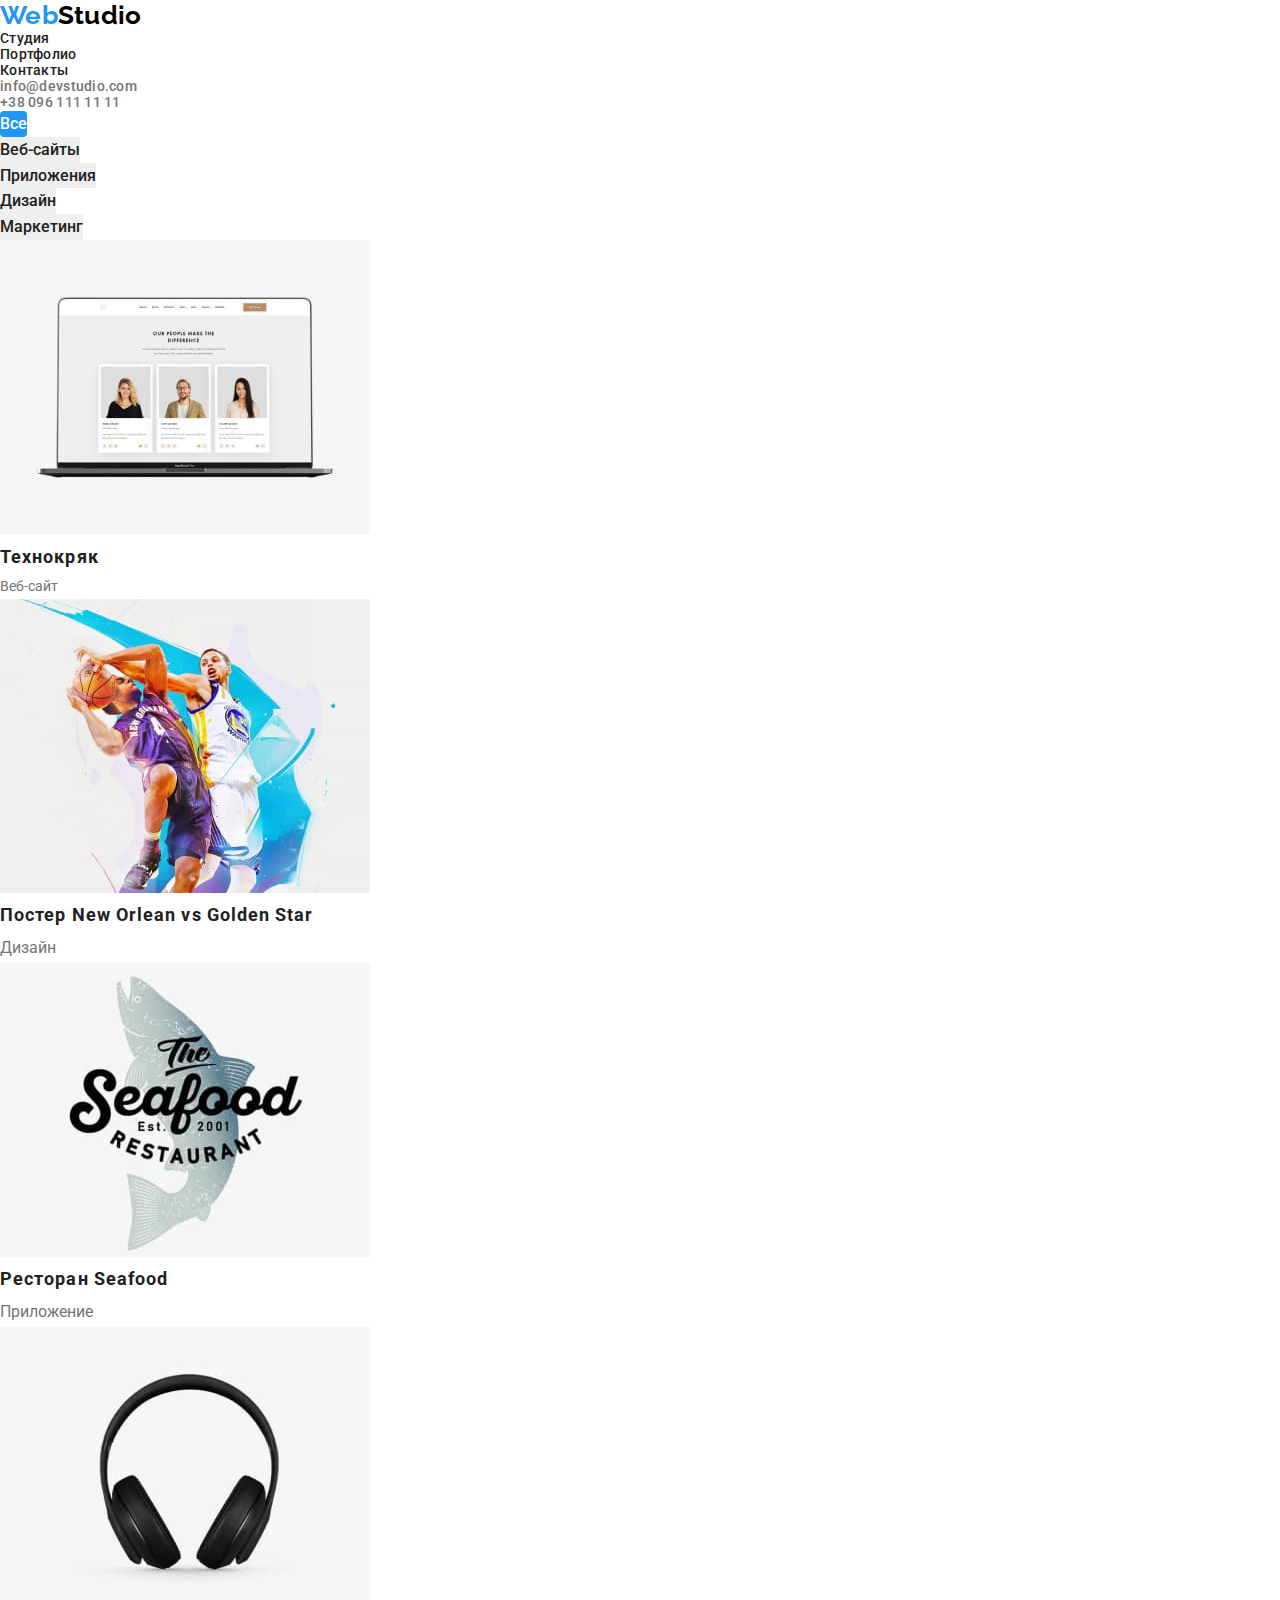
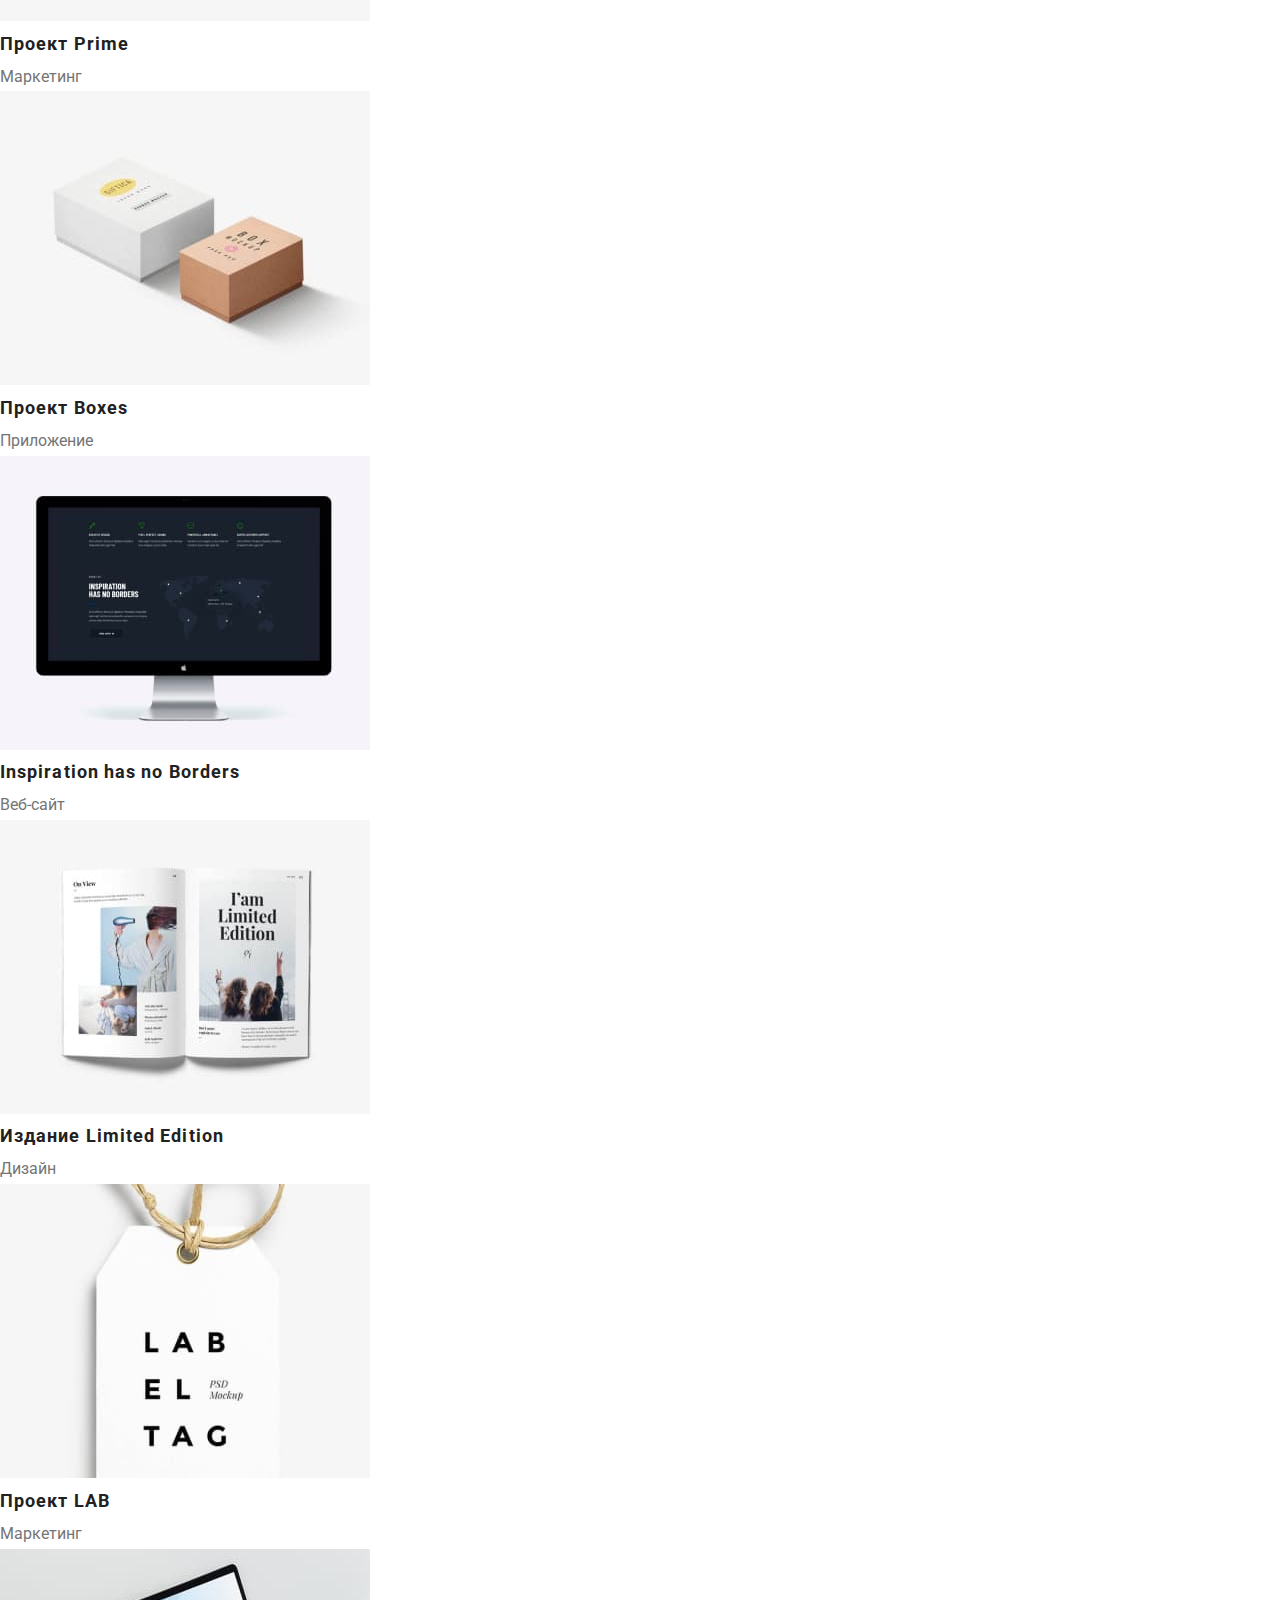
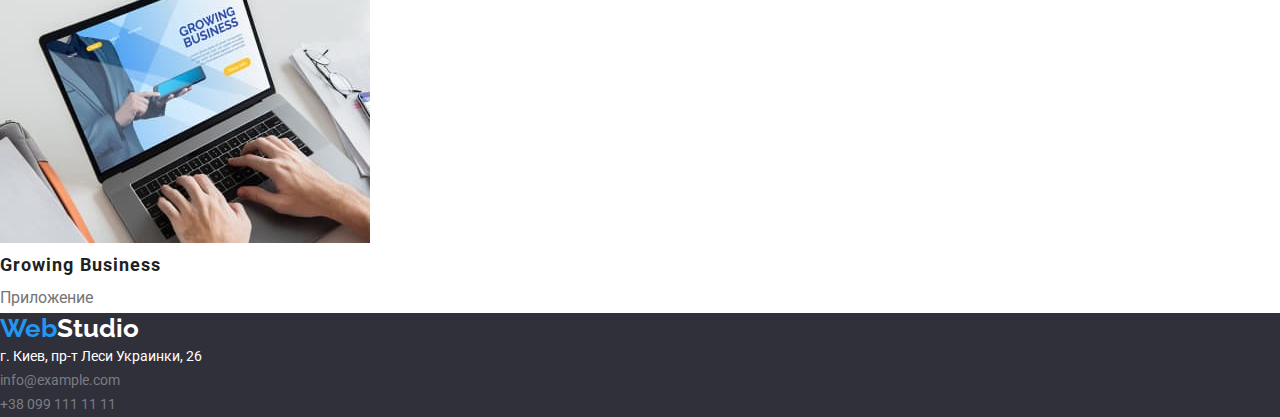
==== portfolio.html @ 407f38cd "add_normalize" ====
<!DOCTYPE html>
<html lang="ru">
<head>
    <meta charset="UTF-8">
    <meta http-equiv="X-UA-Compatible" content="IE=edge">
    <meta name="viewport" content="width=device-width, initial-scale=1.0">
    <title>Портфолио</title>
    <link rel="preconnect" href="https://fonts.gstatic.com">
    <link href="https://fonts.googleapis.com/css2?family=Raleway:wght@700&family=Roboto:wght@400;500;700;900&display=swap"
        rel="stylesheet">
    <link rel="stylesheet" href="https://cdnjs.cloudflare.com/ajax/libs/modern-normalize/1.0.0/modern-normalize.min.css">
    <link rel="stylesheet" href="./CSS/style.css">
</head>
    <body>
        <!-- шапка -->
        <header class="header">
            <nav>
                <a href="./index.html" target="_top" title="WebStudio" lang="en" class="logo link">Web<span
                        class="studio-black">Studio</span>
                </a>
                <ul class="nav-list list">
                    <li>
                        <a href="./index.html" class="link">Студия</a>
                    </li>
                    <li>
                        <a href="./portfolio.html" class="current link">Портфолио</a>
                    </li>
                    <li>
                        <a href="" class="link">Контакты</a>
                    </li>
                </ul>
            </nav>
            <ul class="contact-list list">
                <li>
                    <a href="mail:info@devstudio.com" class="link">info@devstudio.com</a>
                </li>
                <li>
                    <a href="tel:+380961111111" class="link">+38 096 111 11 11</a>
                </li>
            </ul>
        </header>
        <!-- контент -->
        <main>
            <section>
                <h1 hidden>Проекты</h1>
                <ul class="filter list">
                    <li>
                        <button class="button active" type="button">Все</button>
                    </li>
                    <li>
                        <button class="button" type="button">Веб-сайты</button>
                    </li>
                    <li>
                        <button class="button" type="button">Приложения</button>
                    </li>
                    <li>
                        <button class="button" type="button">Дизайн</button>
                    </li>
                    <li>
                        <button class="button" type="button">Маркетинг</button>
                    </li>
                </ul>
                <ul class="list">
                    <li>
                        <a class="link" href="">
                            <img src="./images/img1.jpg" alt="project1" width="370">
                            <h3 class="project">Технокряк</h3>
                            <p class="text">Веб-сайт</p>
                        </a>
                    </li>
                    <li>
                        <a class="link" href="">
                            <img src="./images/img2.jpg" alt="project2" width="370">
                            <h3 class="project">Постер New Orlean vs Golden Star</h3>
                            <p class="example">Дизайн</p>
                        </a>
                    </li>
                    <li>
                        <a class="link" href="">
                            <img src="./images/img3.jpg" alt="project3" width="370">
                            <h3 class="project">Ресторан Seafood</h3>
                            <p class="example">Приложение</p>
                        </a>
                    </li>
                    <li>
                        <a class="link" href="">
                            <img src="./images/img4.jpg" alt="project4" width="370">
                            <h3 class="project">Проект Prime</h3>
                            <p class="example">Маркетинг</p>
                        </a>
                    </li>
                    <li>
                        <a class="link" href="">
                            <img src="./images/img5.jpg" alt="project5" width="370">
                            <h3 class="project">Проект Boxes</h3>
                            <p class="example">Приложение</p>
                        </a>
                    </li>
                    <li>
                        <a class="link" href="">
                            <img src="./images/img6.jpg" alt="project6" width="370">
                            <h3 class="project">Inspiration has no Borders</h3>
                            <p class="example">Веб-сайт</p>
                        </a>
                    </li>
                    <li>
                        <a class="link" href="">
                            <img src="./images/img7.jpg" alt="project7" width="370">
                            <h3 class="project">Издание Limited Edition</h3>
                            <p class="example">Дизайн</p>
                        </a>
                    </li>
                    <li>
                        <a class="link" href="">
                            <img src="./images/img8.jpg" alt="project8" width="370">
                            <h3 class="project">Проект LAB</h3>
                            <p class="example">Маркетинг</p>
                        </a>
                    </li>
                    <li>
                        <a class="link" href="">
                            <img src="./images/img9.jpg" alt="project9" width="370">
                            <h3 class="project">Growing Business</h3>
                            <p class="example">Приложение</p>
                        </a>
                    </li>
                </ul>
            </section>
        </main>
        <!-- Подвал -->
        <footer class="footer">
            <a href="./index.html" target="_top" title="WebStudio" lang="en" class="logo link">
                Web<span class="studio-white">Studio</span>
            </a>
        
            <address class="address">
                <ul class="list">
                    <li>
                        <a class="map-link link" href="https://goo.gl/maps/obF2WdB63B89eW9X6" target="_blank"
                            rel="noopener noreferrer">
                            г. Киев, пр-т Леси Украинки, 26
                        </a>
                    </li>
                    <li>
                        <a href="mail:info@example.com" class="contact-item link">info@example.com</a>
                    </li>
                    <li>
                        <a href="tel:+380991111111" class="contact-item link">+38 099 111 11 11</a>
                    </li>
                </ul>
            </address>
        </footer>
        </body>
        
        </html>
---- CSS/style.css ----
/* VARIABLES */
:root {
    --accent-color: #2196f3;
    --white-color: #ffffff;
    --black-color: #212121;
    --grey-bg: #2f303a;
    --roboto-font: 'Roboto', sans-serif;
    --accent-font: 'Raleway', sans-serif;
    --grey: #757575;
    --letter-spacing-body: letter-spacing: 0.03em;
    --letter-spacing-accent: letter-spacing: 0.06em;
}

* {
    box-sizing: border-box;
    margin: 0;
    padding: 0;
}
/* body */
body {
    font-family: var(--roboto-font);
    font-style: normal;
    font-weight: normal;
    letter-spacing: var(--letter-spacing-body);
    color: var(--black-color);
    background-color: var(--white-color);
}

.link {
    color: inherit;
    text-decoration: none;
}

.list {
    list-style: none;
}

.current:visited {
    color: var(--accent-color);
}

/* Шапка */
.logo {
    font-family: var(--accent-font);
    font-weight: 700;
    font-size: 26px;
    line-height: 1.19;
    color: var(--accent-color);
}
.studio-black {
    color: #000000;
}

.header {
    font-weight: 500;
    font-size: 14px;
    line-height: 1.14;
    letter-spacing: 0.02em;
    color: var(--black-color);
}
.contact-list {
    color: var(--grey);
}
.nav-list .link:hover,
.nav-list .link:focus,
.contact-list .link:hover,
.contact-list .link:focus {
    color: var(--accent-color);
}
/* Контент index.html*/
.hero {
    background-color: var(--grey-bg);
    color: var(--white-color);
    letter-spacing: var(--letter-spacing-accent);
    text-align: center;
}
.hero-title {
    font-weight: 900;
    font-size: 44px;
    line-height: 1.36;
    text-transform: uppercase;
}
.btn {
    font-family: var(--roboto-font);
    font-weight: 700;
    font-size: 16px;
    line-height: 1.87;
    color: var(--white-color);
    background-color: var(--accent-color);
    align-items: center;
    border: 1px solid var(--accent-color);
    border-radius: 4px;
    width: 200px;
    height: 50px;
    cursor: pointer;
}

.feature {
    font-weight: 700;
    font-size: 14px;
    line-height: 1.14;
    text-transform: uppercase;
}
.text {
    font-size: 14px;
    line-height: 1.71;
    color: var(--grey);

}
.section {
    text-align: center;

}
.title {
    font-weight: 700;
    font-size: 36px;
    line-height: 1.16;
}
.name {
    font-weight: 500;
    font-size: 16px;
    line-height: 1.18;
}
.job {
    font-size: 16px;
    line-height: 1.18;
    color:var(--grey)
}
/* Контент portfolio.html */
.button {
    font-family: Roboto;
    font-style: normal;
    font-weight: 500;
    font-size: 16px;
    line-height: 1.62;
    color: var(--black-color);
    text-align: center;
    cursor: pointer;
    border: 0px;
}
.button:hover,
.button:focus {
    color: var(--white-color);
    background-color: var(--accent-color);
    border: 1px var(--accent-color);
    border-radius: 4px;
}
.button.active {
    color: var(--white-color);
    background-color: var(--accent-color);
    border: 1px var(--accent-color);
    border-radius: 4px;
}
.project {
    font-size: 18px;
    line-height: 2;
    letter-spacing: 0.06em;
}

.example {
    font-size: 16px;
    line-height: 1.87;
    color: var(--grey);
}

/* Подвал */

.footer {
    background-color: var(--grey-bg);
    font-size: 14px;
    line-height: 1.71;
}
.address {
    font-style: inherit;
}
.map-link,
.studio-white {
    color: var(--white-color);
}
.contact-item {
    color: #ffffff60;
}
.address .link:hover,
.address .link:focus {
    color: var(--accent-color);
}
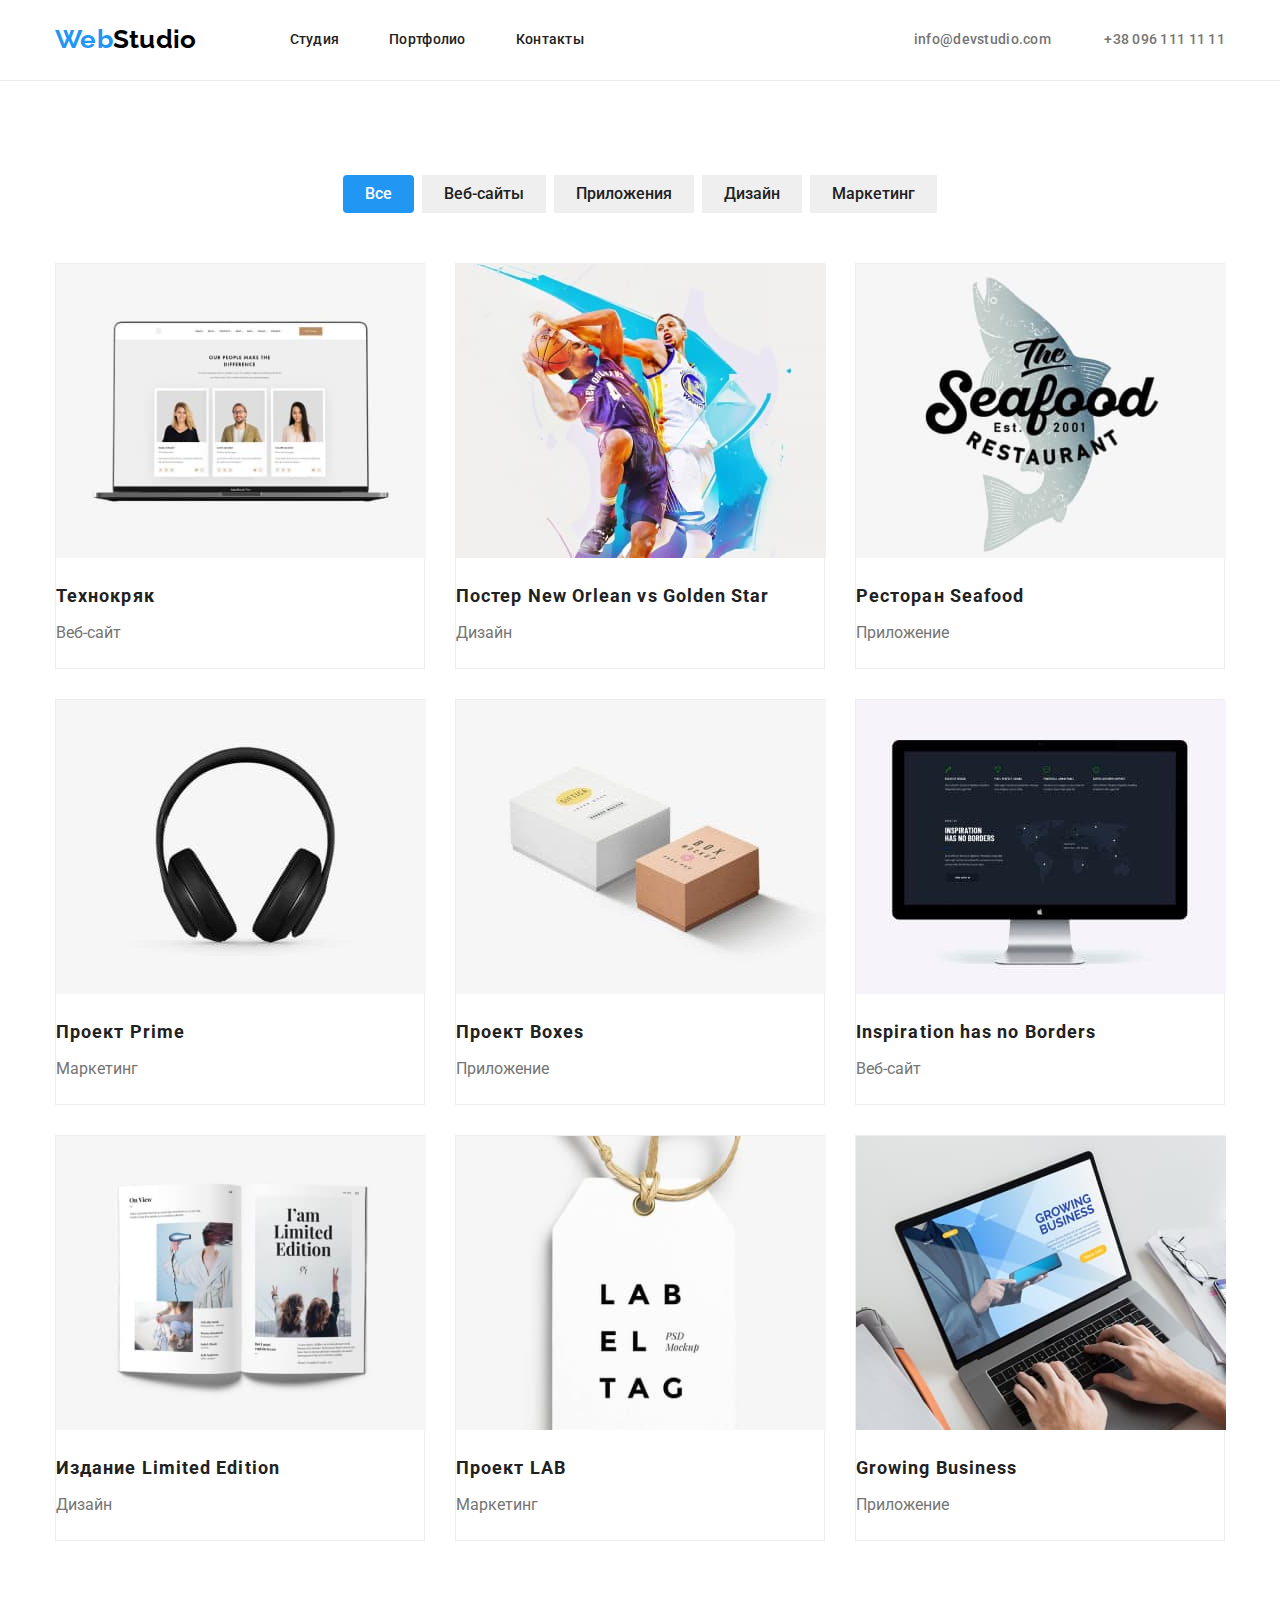
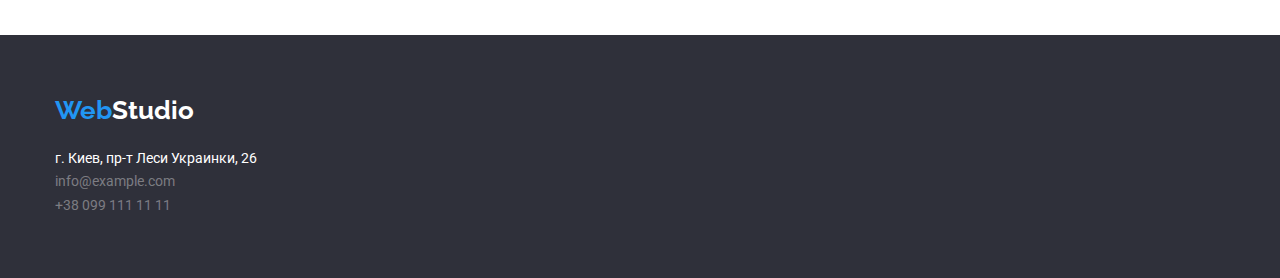
==== commit 615d19d6: "job_done" ====
--- a/portfolio.html
+++ b/portfolio.html
@@ -14,141 +14,147 @@
     <body>
         <!-- шапка -->
         <header class="header">
-            <nav>
-                <a href="./index.html" target="_top" title="WebStudio" lang="en" class="logo link">Web<span
-                        class="studio-black">Studio</span>
-                </a>
-                <ul class="nav-list list">
+            <div class="nav container">
+                <nav class="main-nav">
+                    <a href="./index.html" target="_top" title="WebStudio" lang="en" class="logo-header link">Web<span
+                            class="studio-black">Studio</span></a>
+                    <ul class="nav-list list">
+                        <li>
+                            <a href="./index.html" class="link">Студия</a>
+                        </li>
+                        <li>
+                            <a href="./portfolio.html" class="current link">Портфолио</a>
+                        </li>
+                        <li>
+                            <a href="" class="link">Контакты</a>
+                        </li>
+                    </ul>
+                </nav>
+                <ul class="contact-list list">
                     <li>
-                        <a href="./index.html" class="link">Студия</a>
+                        <a href="mail:info@devstudio.com" class="link">info@devstudio.com</a>
                     </li>
                     <li>
-                        <a href="./portfolio.html" class="current link">Портфолио</a>
-                    </li>
-                    <li>
-                        <a href="" class="link">Контакты</a>
+                        <a href="tel:+380961111111" class="link">+38 096 111 11 11</a>
                     </li>
                 </ul>
-            </nav>
-            <ul class="contact-list list">
-                <li>
-                    <a href="mail:info@devstudio.com" class="link">info@devstudio.com</a>
-                </li>
-                <li>
-                    <a href="tel:+380961111111" class="link">+38 096 111 11 11</a>
-                </li>
-            </ul>
+            </div>
         </header>
         <!-- контент -->
         <main>
+            <!-- проекты -->
             <section>
-                <h1 hidden>Проекты</h1>
-                <ul class="filter list">
-                    <li>
-                        <button class="button active" type="button">Все</button>
-                    </li>
-                    <li>
-                        <button class="button" type="button">Веб-сайты</button>
-                    </li>
-                    <li>
-                        <button class="button" type="button">Приложения</button>
-                    </li>
-                    <li>
-                        <button class="button" type="button">Дизайн</button>
-                    </li>
-                    <li>
-                        <button class="button" type="button">Маркетинг</button>
-                    </li>
-                </ul>
-                <ul class="list">
-                    <li>
-                        <a class="link" href="">
-                            <img src="./images/img1.jpg" alt="project1" width="370">
-                            <h3 class="project">Технокряк</h3>
-                            <p class="text">Веб-сайт</p>
-                        </a>
-                    </li>
-                    <li>
-                        <a class="link" href="">
-                            <img src="./images/img2.jpg" alt="project2" width="370">
-                            <h3 class="project">Постер New Orlean vs Golden Star</h3>
-                            <p class="example">Дизайн</p>
-                        </a>
-                    </li>
-                    <li>
-                        <a class="link" href="">
-                            <img src="./images/img3.jpg" alt="project3" width="370">
-                            <h3 class="project">Ресторан Seafood</h3>
-                            <p class="example">Приложение</p>
-                        </a>
-                    </li>
-                    <li>
-                        <a class="link" href="">
-                            <img src="./images/img4.jpg" alt="project4" width="370">
-                            <h3 class="project">Проект Prime</h3>
-                            <p class="example">Маркетинг</p>
-                        </a>
-                    </li>
-                    <li>
-                        <a class="link" href="">
-                            <img src="./images/img5.jpg" alt="project5" width="370">
-                            <h3 class="project">Проект Boxes</h3>
-                            <p class="example">Приложение</p>
-                        </a>
-                    </li>
-                    <li>
-                        <a class="link" href="">
-                            <img src="./images/img6.jpg" alt="project6" width="370">
-                            <h3 class="project">Inspiration has no Borders</h3>
-                            <p class="example">Веб-сайт</p>
-                        </a>
-                    </li>
-                    <li>
-                        <a class="link" href="">
-                            <img src="./images/img7.jpg" alt="project7" width="370">
-                            <h3 class="project">Издание Limited Edition</h3>
-                            <p class="example">Дизайн</p>
-                        </a>
-                    </li>
-                    <li>
-                        <a class="link" href="">
-                            <img src="./images/img8.jpg" alt="project8" width="370">
-                            <h3 class="project">Проект LAB</h3>
-                            <p class="example">Маркетинг</p>
-                        </a>
-                    </li>
-                    <li>
-                        <a class="link" href="">
-                            <img src="./images/img9.jpg" alt="project9" width="370">
-                            <h3 class="project">Growing Business</h3>
-                            <p class="example">Приложение</p>
-                        </a>
-                    </li>
-                </ul>
+                <div class="container portfolio">
+                    <h1 hidden>Проекты</h1>
+                    <ul class="filter list">
+                        <li class="filter-button">
+                            <button class="button active" type="button">Все</button>
+                        </li>
+                        <li class="filter-button">
+                            <button class="button" type="button">Веб-сайты</button>
+                        </li>
+                        <li class="filter-button">
+                            <button class="button" type="button">Приложения</button>
+                        </li>
+                        <li class="filter-button">
+                            <button class="button" type="button">Дизайн</button>
+                        </li>
+                        <li class="filter-button">
+                            <button class="button" type="button">Маркетинг</button>
+                        </li>
+                    </ul>
+                    <!-- примеры -->
+                    <ul class="example-list list">
+                        <li class="example-item">
+                            <a class="link" href="">
+                                <img src="./images/img1.jpg" alt="project1" width="370">
+                                <h3 class="project">Технокряк</h3>
+                                <p class="example">Веб-сайт</p>
+                            </a>
+                        </li>
+                        <li class="example-item">
+                            <a class="link" href="">
+                                <img src="./images/img2.jpg" alt="project2" width="370">
+                                <h3 class="project">Постер New Orlean vs Golden Star</h3>
+                                <p class="example">Дизайн</p>
+                            </a>
+                        </li>
+                        <li class="example-item">
+                            <a class="link" href="">
+                                <img src="./images/img3.jpg" alt="project3" width="370">
+                                <h3 class="project">Ресторан Seafood</h3>
+                                <p class="example">Приложение</p>
+                            </a>
+                        </li>
+                        <li class="example-item">
+                            <a class="link" href="">
+                                <img src="./images/img4.jpg" alt="project4" width="370">
+                                <h3 class="project">Проект Prime</h3>
+                                <p class="example">Маркетинг</p>
+                            </a>
+                        </li>
+                        <li class="example-item">
+                            <a class="link" href="">
+                                <img src="./images/img5.jpg" alt="project5" width="370">
+                                <h3 class="project">Проект Boxes</h3>
+                                <p class="example">Приложение</p>
+                            </a>
+                        </li>
+                        <li class="example-item">
+                            <a class="link" href="">
+                                <img src="./images/img6.jpg" alt="project6" width="370">
+                                <h3 class="project">Inspiration has no Borders</h3>
+                                <p class="example">Веб-сайт</p>
+                            </a>
+                        </li>
+                        <li class="example-item">
+                            <a class="link" href="">
+                                <img src="./images/img7.jpg" alt="project7" width="370">
+                                <h3 class="project">Издание Limited Edition</h3>
+                                <p class="example">Дизайн</p>
+                            </a>
+                        </li>
+                        <li class="example-item">
+                            <a class="link" href="">
+                                <img src="./images/img8.jpg" alt="project8" width="370">
+                                <h3 class="project">Проект LAB</h3>
+                                <p class="example">Маркетинг</p>
+                            </a>
+                        </li>
+                        <li class="example-item">
+                            <a class="link" href="">
+                                <img src="./images/img9.jpg" alt="project9" width="370">
+                                <h3 class="project">Growing Business</h3>
+                                <p class="example">Приложение</p>
+                            </a>
+                        </li>
+                    </ul>
+                </div>
             </section>
         </main>
         <!-- Подвал -->
         <footer class="footer">
-            <a href="./index.html" target="_top" title="WebStudio" lang="en" class="logo link">
-                Web<span class="studio-white">Studio</span>
-            </a>
-        
-            <address class="address">
-                <ul class="list">
-                    <li>
-                        <a class="map-link link" href="https://goo.gl/maps/obF2WdB63B89eW9X6" target="_blank"
-                            rel="noopener noreferrer">
-                            г. Киев, пр-т Леси Украинки, 26
-                        </a>
-                    </li>
-                    <li>
-                        <a href="mail:info@example.com" class="contact-item link">info@example.com</a>
-                    </li>
-                    <li>
-                        <a href="tel:+380991111111" class="contact-item link">+38 099 111 11 11</a>
-                    </li>
-                </ul>
-            </address>
+            <div class="container">
+                <a href="./index.html" target="_top" title="WebStudio" lang="en" class="logo-footer link">
+                    Web<span class="studio-white">Studio</span>
+                </a>
+                <address class="address">
+                    <ul class="list">
+                        <li>
+                            <a class="map-link link" href="https://goo.gl/maps/obF2WdB63B89eW9X6" target="_blank"
+                                rel="noopener noreferrer">
+                                г. Киев, пр-т Леси Украинки, 26
+                            </a>
+                        </li>
+                        <li>
+                            <a href="mail:info@example.com" class="contact-item link">info@example.com</a>
+                        </li>
+                        <li>
+                            <a href="tel:+380991111111" class="contact-item link">+38 099 111 11 11</a>
+                        </li>
+                    </ul>
+                </address>
+            </div>
         </footer>
         </body>
         
--- a/CSS/style.css
+++ b/CSS/style.css
@@ -12,7 +12,6 @@
 }
 
 * {
-    box-sizing: border-box;
     margin: 0;
     padding: 0;
 }
@@ -26,6 +25,19 @@
     background-color: var(--white-color);
 }
 
+.container {
+    width: 1200px;
+    padding-top: 0px;
+    padding-bottom: 0px;
+    padding-right: 15px;
+    padding-left: 15px;
+    /* margin: 0 auto; */
+    margin-top: 0px;
+    margin-bottom: 0px;
+    margin-right: auto;
+    margin-left: auto;
+}
+
 .link {
     color: inherit;
     text-decoration: none;
@@ -40,12 +52,18 @@
 }
 
 /* Шапка */
-.logo {
+.logo-header,
+.logo-footer {
     font-family: var(--accent-font);
     font-weight: 700;
     font-size: 26px;
     line-height: 1.19;
     color: var(--accent-color);
+}
+.logo-header {
+    margin-right: 93px;
+    padding-top: 24px;
+    padding-bottom: 25px;
 }
 .studio-black {
     color: #000000;
@@ -57,10 +75,47 @@
     line-height: 1.14;
     letter-spacing: 0.02em;
     color: var(--black-color);
+    border-bottom: 1px solid #ECECEC;
+
 }
 .contact-list {
     color: var(--grey);
-}
+    margin-left: auto;
+}
+
+.main-nav{
+    display: flex;
+}
+.nav-list a {
+    display: block;
+    padding-top: 32px;
+    padding-bottom: 32px;
+}
+
+.nav.container {
+    display: flex;
+    align-items: center;
+}
+
+.nav-list {
+    display: flex;
+    
+}
+.nav-list li + li {
+    margin-left: 50px;
+}
+
+.contact-list li {
+    display: inline-block;
+}
+.contact-list .link {
+    padding-top: 32px;
+    padding-bottom: 32px;
+}
+.contact-list li + li {
+    margin-left: 50px;
+}
+
 .nav-list .link:hover,
 .nav-list .link:focus,
 .contact-list .link:hover,
@@ -74,25 +129,48 @@
     letter-spacing: var(--letter-spacing-accent);
     text-align: center;
 }
+.hero .container {
+    padding-top: 200px;
+    padding-bottom: 200px;
+}
 .hero-title {
+    text-align: center;
     font-weight: 900;
     font-size: 44px;
     line-height: 1.36;
     text-transform: uppercase;
+    width: 696px;
+    height: 120px;
+    margin: 0px auto 30px;
 }
 .btn {
+    width: 200px;
+    height: 50px;
     font-family: var(--roboto-font);
     font-weight: 700;
     font-size: 16px;
     line-height: 1.87;
+    align-items: center;
     color: var(--white-color);
     background-color: var(--accent-color);
-    align-items: center;
     border: 1px solid var(--accent-color);
     border-radius: 4px;
-    width: 200px;
-    height: 50px;
+    box-shadow: 0px 4px 4px rgba(0, 0, 0, 0.15);
     cursor: pointer;
+}
+.btn:hover,
+.btn:focus {
+    color: var(--white-color);
+    background-color: #188CE8;
+    border: 1px #188CE8;
+    border-radius: 4px;
+}
+/* особенности */
+.container .features {
+    display: flex;
+    padding-top: 94px;
+    padding-bottom: 94px;
+    justify-content: space-between;
 }
 
 .feature {
@@ -100,7 +178,30 @@
     font-size: 14px;
     line-height: 1.14;
     text-transform: uppercase;
-}
+    margin-bottom: 10px;
+}
+.feature-item {
+    width: 270px;
+    height: 101px;
+}
+/* занятия */
+.container.activiti {
+    padding-bottom: 94px;
+}
+
+.list-img {
+    display: flex;
+}
+.title.work {
+    margin-bottom: 50px;
+}
+.list-img img {
+    display: block;
+}
+.list-img li + li {
+    margin-left: 30px;
+}
+
 .text {
     font-size: 14px;
     line-height: 1.71;
@@ -116,10 +217,37 @@
     font-size: 36px;
     line-height: 1.16;
 }
+/* команда */
+.container.stuff {
+    padding-bottom: 94px;
+}
+
+.title.team {
+    margin-bottom: 50px;
+}
+
+.group-list {
+    display: flex;
+}
+.group-list li + li {
+    margin-left: 30px;
+}
+.group-list img {
+    display: block;
+    margin-bottom: 30px;
+}
+
+.stuff-item {
+    width: 270px;
+    padding-bottom: 30px;
+    box-shadow: 0px 1px 3px rgba(0, 0, 0, 0.12), 0px 1px 1px rgba(0, 0, 0, 0.14), 0px 2px 1px rgba(0, 0, 0, 0.2);
+    border-radius: 0px 0px 4px 4px;
+}
 .name {
     font-weight: 500;
     font-size: 16px;
     line-height: 1.18;
+    margin-bottom: 10px;
 }
 .job {
     font-size: 16px;
@@ -127,6 +255,25 @@
     color:var(--grey)
 }
 /* Контент portfolio.html */
+.container.portfolio {
+    padding-top: 94px;
+    padding-bottom: 94px;
+}
+
+.filter {
+    display: flex;
+    margin-bottom: 34px;
+    justify-content: center;
+    align-items: flex-start;
+    /* padding-bottom: 16px; */
+}
+.filter-button {
+    padding-bottom: 16px;
+}
+.filter li + li {
+    margin-left: 8px;
+}
+
 .button {
     font-family: Roboto;
     font-style: normal;
@@ -136,25 +283,51 @@
     color: var(--black-color);
     text-align: center;
     cursor: pointer;
-    border: 0px;
+    border: 0px solid transparent;
+    padding: 6px 22px;
 }
 .button:hover,
 .button:focus {
     color: var(--white-color);
     background-color: var(--accent-color);
-    border: 1px var(--accent-color);
+    border: 0px var(--accent-color);
     border-radius: 4px;
+    box-shadow: 0px 3px 1px rgba(0, 0, 0, 0.1), 0px 1px 2px rgba(0, 0, 0, 0.08), 0px 2px 2px rgba(0, 0, 0, 0.12);
+
 }
 .button.active {
     color: var(--white-color);
     background-color: var(--accent-color);
-    border: 1px var(--accent-color);
+    border: 0px solid var(--accent-color);
     border-radius: 4px;
+}
+
+.example-list {
+    display: flex;
+    flex-wrap: wrap;
+}
+.example-item {
+    width: 370px;
+    padding-bottom: 20px;
+    margin-right: 30px;
+    margin-bottom: 30px;
+    border: 1px solid #EEEEEE;
+}
+.example-item:nth-child(3n) {
+    margin-right: 0px;
+}
+.example-item:nth-last-child(-n + 3) {
+    margin-bottom: 0px;
+}
+.example-item img {
+    display: block;
+    margin-bottom: 20px;
 }
 .project {
     font-size: 18px;
     line-height: 2;
     letter-spacing: 0.06em;
+    margin-bottom: 4px;
 }
 
 .example {
@@ -170,8 +343,13 @@
     font-size: 14px;
     line-height: 1.71;
 }
+.footer > div {
+    padding-top: 60px;
+    padding-bottom: 60px;
+}
 .address {
     font-style: inherit;
+    margin-top: 20px;
 }
 .map-link,
 .studio-white {
@@ -179,6 +357,7 @@
 }
 .contact-item {
     color: #ffffff60;
+    margin-top: 9px;
 }
 .address .link:hover,
 .address .link:focus {
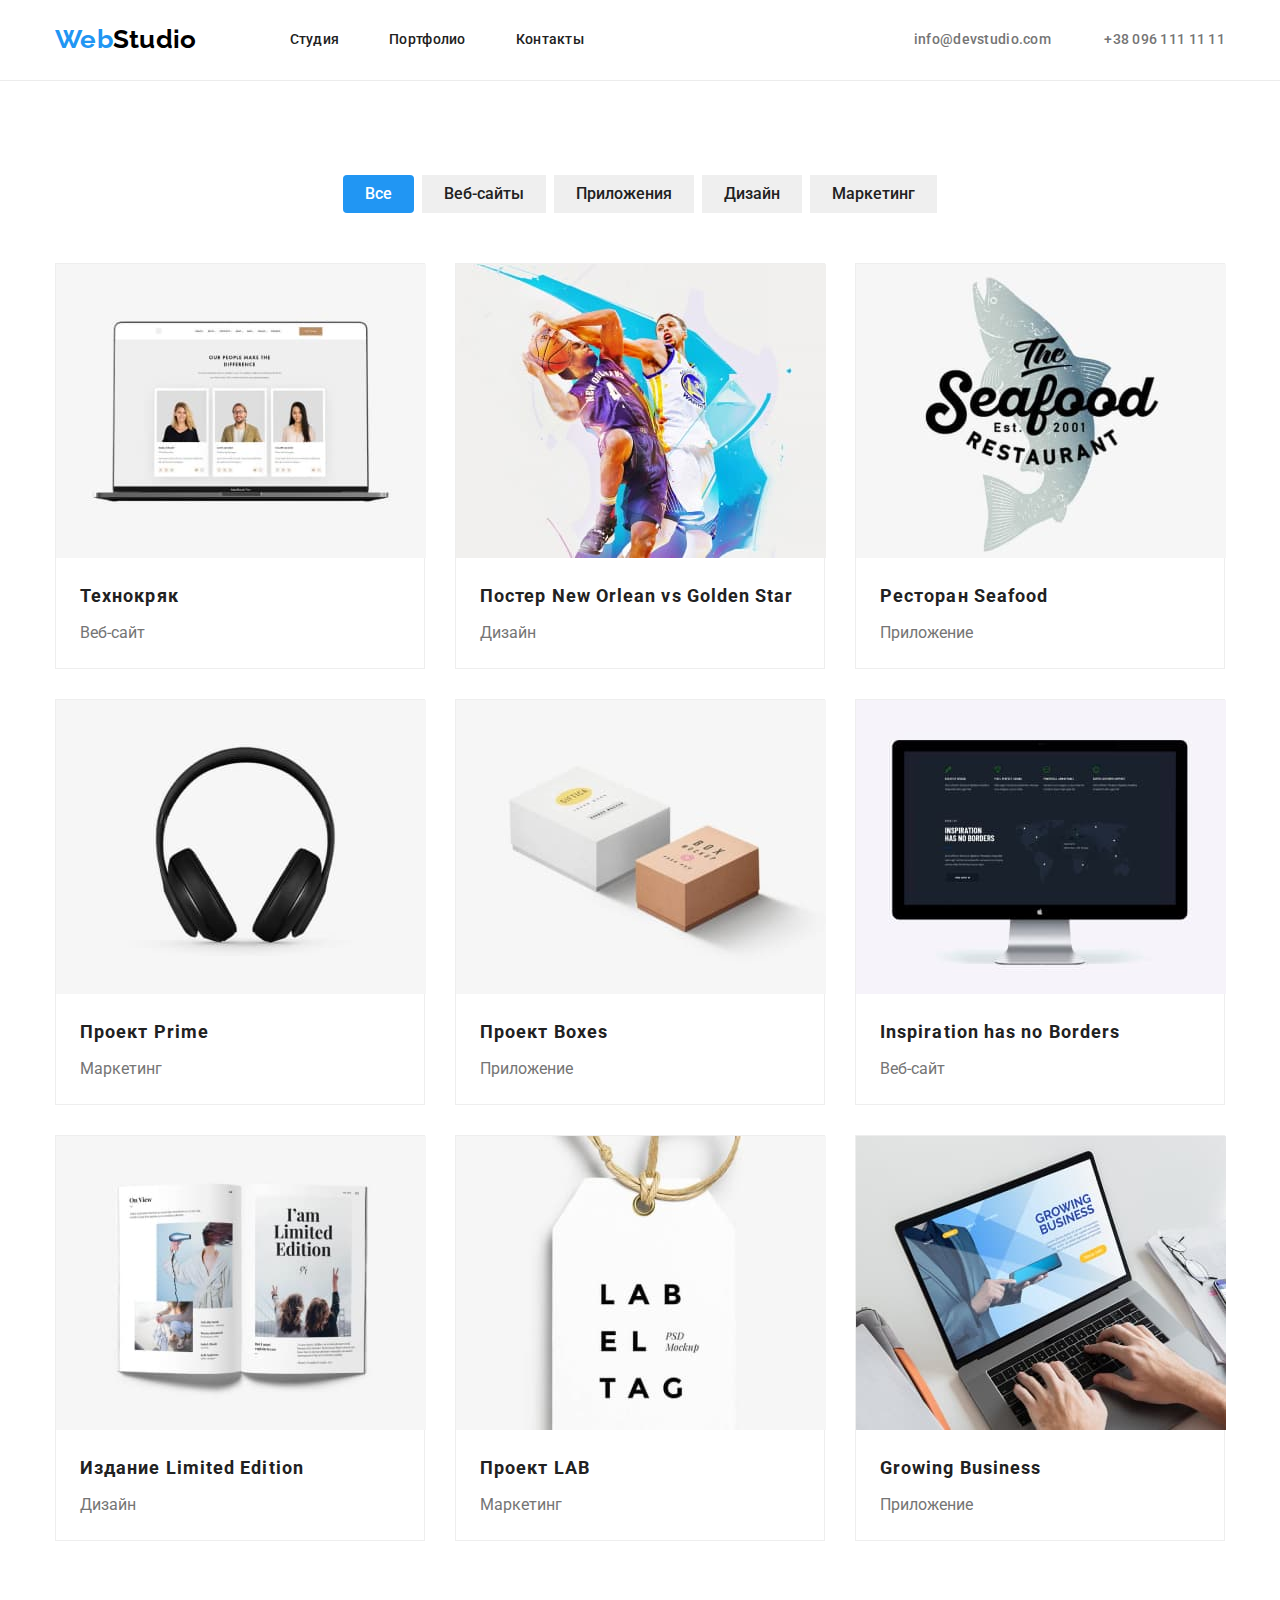
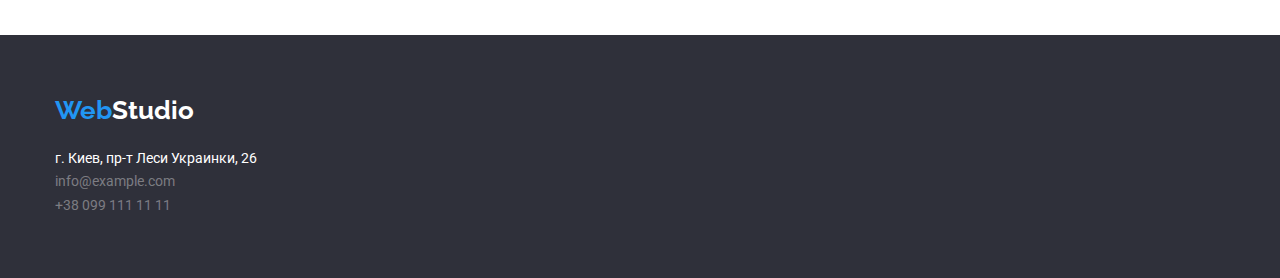
==== commit db81fd37: "redo_1" ====
--- a/portfolio.html
+++ b/portfolio.html
@@ -43,8 +43,8 @@
         <!-- контент -->
         <main>
             <!-- проекты -->
-            <section>
-                <div class="container portfolio">
+            <section class="portfolio">
+                <div class="container">
                     <h1 hidden>Проекты</h1>
                     <ul class="filter list">
                         <li class="filter-button">
@@ -68,64 +68,82 @@
                         <li class="example-item">
                             <a class="link" href="">
                                 <img src="./images/img1.jpg" alt="project1" width="370">
-                                <h3 class="project">Технокряк</h3>
-                                <p class="example">Веб-сайт</p>
+                                <div class="text-wrapper">
+                                    <h3 class="project">Технокряк</h3>
+                                    <p class="example">Веб-сайт</p>
+                                </div>
                             </a>
                         </li>
                         <li class="example-item">
                             <a class="link" href="">
                                 <img src="./images/img2.jpg" alt="project2" width="370">
-                                <h3 class="project">Постер New Orlean vs Golden Star</h3>
-                                <p class="example">Дизайн</p>
+                                <div class="text-wrapper">
+                                    <h3 class="project">Постер New Orlean vs Golden Star</h3>
+                                    <p class="example">Дизайн</p>
+                                </div>
                             </a>
                         </li>
                         <li class="example-item">
                             <a class="link" href="">
                                 <img src="./images/img3.jpg" alt="project3" width="370">
-                                <h3 class="project">Ресторан Seafood</h3>
-                                <p class="example">Приложение</p>
+                                <div class="text-wrapper">
+                                    <h3 class="project">Ресторан Seafood</h3>
+                                    <p class="example">Приложение</p>
+                                </div>
                             </a>
                         </li>
                         <li class="example-item">
                             <a class="link" href="">
                                 <img src="./images/img4.jpg" alt="project4" width="370">
-                                <h3 class="project">Проект Prime</h3>
-                                <p class="example">Маркетинг</p>
+                                <div class="text-wrapper">
+                                    <h3 class="project">Проект Prime</h3>
+                                    <p class="example">Маркетинг</p>
+                                </div>
                             </a>
                         </li>
                         <li class="example-item">
                             <a class="link" href="">
                                 <img src="./images/img5.jpg" alt="project5" width="370">
-                                <h3 class="project">Проект Boxes</h3>
-                                <p class="example">Приложение</p>
+                                <div class="text-wrapper">
+                                    <h3 class="project">Проект Boxes</h3>
+                                    <p class="example">Приложение</p>
+                                </div>
                             </a>
                         </li>
                         <li class="example-item">
                             <a class="link" href="">
                                 <img src="./images/img6.jpg" alt="project6" width="370">
-                                <h3 class="project">Inspiration has no Borders</h3>
-                                <p class="example">Веб-сайт</p>
+                                <div class="text-wrapper">
+                                    <h3 class="project">Inspiration has no Borders</h3>
+                                    <p class="example">Веб-сайт</p>
+                                </div>
                             </a>
                         </li>
                         <li class="example-item">
                             <a class="link" href="">
                                 <img src="./images/img7.jpg" alt="project7" width="370">
-                                <h3 class="project">Издание Limited Edition</h3>
-                                <p class="example">Дизайн</p>
+                                <div class="text-wrapper">
+                                    <h3 class="project">Издание Limited Edition</h3>
+                                    <p class="example">Дизайн</p>
+                                </div>
                             </a>
                         </li>
                         <li class="example-item">
                             <a class="link" href="">
                                 <img src="./images/img8.jpg" alt="project8" width="370">
-                                <h3 class="project">Проект LAB</h3>
-                                <p class="example">Маркетинг</p>
+                                <div class="text-wrapper">
+                                    <h3 class="project">Проект LAB</h3>
+                                    <p class="example">Маркетинг</p>
+                                </div>
                             </a>
                         </li>
                         <li class="example-item">
                             <a class="link" href="">
                                 <img src="./images/img9.jpg" alt="project9" width="370">
-                                <h3 class="project">Growing Business</h3>
-                                <p class="example">Приложение</p>
+                                <div class="text-wrapper">
+                                    <h3 class="project">Growing Business</h3>
+                                    <p class="example">Приложение</p>
+                                </div>
                             </a>
                         </li>
                     </ul>
--- a/CSS/style.css
+++ b/CSS/style.css
@@ -78,6 +78,9 @@
     border-bottom: 1px solid #ECECEC;
 
 }
+.header a {
+    display: block;
+}
 .contact-list {
     color: var(--grey);
     margin-left: auto;
@@ -87,7 +90,6 @@
     display: flex;
 }
 .nav-list a {
-    display: block;
     padding-top: 32px;
     padding-bottom: 32px;
 }
@@ -128,11 +130,10 @@
     color: var(--white-color);
     letter-spacing: var(--letter-spacing-accent);
     text-align: center;
-}
-.hero .container {
     padding-top: 200px;
     padding-bottom: 200px;
 }
+    
 .hero-title {
     text-align: center;
     font-weight: 900;
@@ -166,10 +167,12 @@
     border-radius: 4px;
 }
 /* особенности */
-.container .features {
-    display: flex;
+.wrapper {
     padding-top: 94px;
     padding-bottom: 94px;
+}
+.features {
+    display: flex;
     justify-content: space-between;
 }
 
@@ -185,10 +188,14 @@
     height: 101px;
 }
 /* занятия */
-.container.activiti {
-    padding-bottom: 94px;
-}
-
+.activiti,
+.stuff {
+    text-align: center;
+}
+
+.section-wrapper {
+    background: #F5F4FA;
+}
 .list-img {
     display: flex;
 }
@@ -210,7 +217,7 @@
 }
 .section {
     text-align: center;
-
+    padding-bottom: 94px;
 }
 .title {
     font-weight: 700;
@@ -218,9 +225,6 @@
     line-height: 1.16;
 }
 /* команда */
-.container.stuff {
-    padding-bottom: 94px;
-}
 
 .title.team {
     margin-bottom: 50px;
@@ -234,12 +238,14 @@
 }
 .group-list img {
     display: block;
-    margin-bottom: 30px;
-}
-
+    /* margin-bottom: 30px; */
+}
+.team-wrapper {
+    padding-top: 30px;
+    padding-bottom: 30px;
+}
 .stuff-item {
     width: 270px;
-    padding-bottom: 30px;
     box-shadow: 0px 1px 3px rgba(0, 0, 0, 0.12), 0px 1px 1px rgba(0, 0, 0, 0.14), 0px 2px 1px rgba(0, 0, 0, 0.2);
     border-radius: 0px 0px 4px 4px;
 }
@@ -255,7 +261,7 @@
     color:var(--grey)
 }
 /* Контент portfolio.html */
-.container.portfolio {
+.portfolio {
     padding-top: 94px;
     padding-bottom: 94px;
 }
@@ -308,11 +314,13 @@
 }
 .example-item {
     width: 370px;
-    padding-bottom: 20px;
     margin-right: 30px;
     margin-bottom: 30px;
     border: 1px solid #EEEEEE;
 }
+.text-wrapper {
+    padding: 20px 24px;
+}
 .example-item:nth-child(3n) {
     margin-right: 0px;
 }
@@ -321,7 +329,6 @@
 }
 .example-item img {
     display: block;
-    margin-bottom: 20px;
 }
 .project {
     font-size: 18px;
